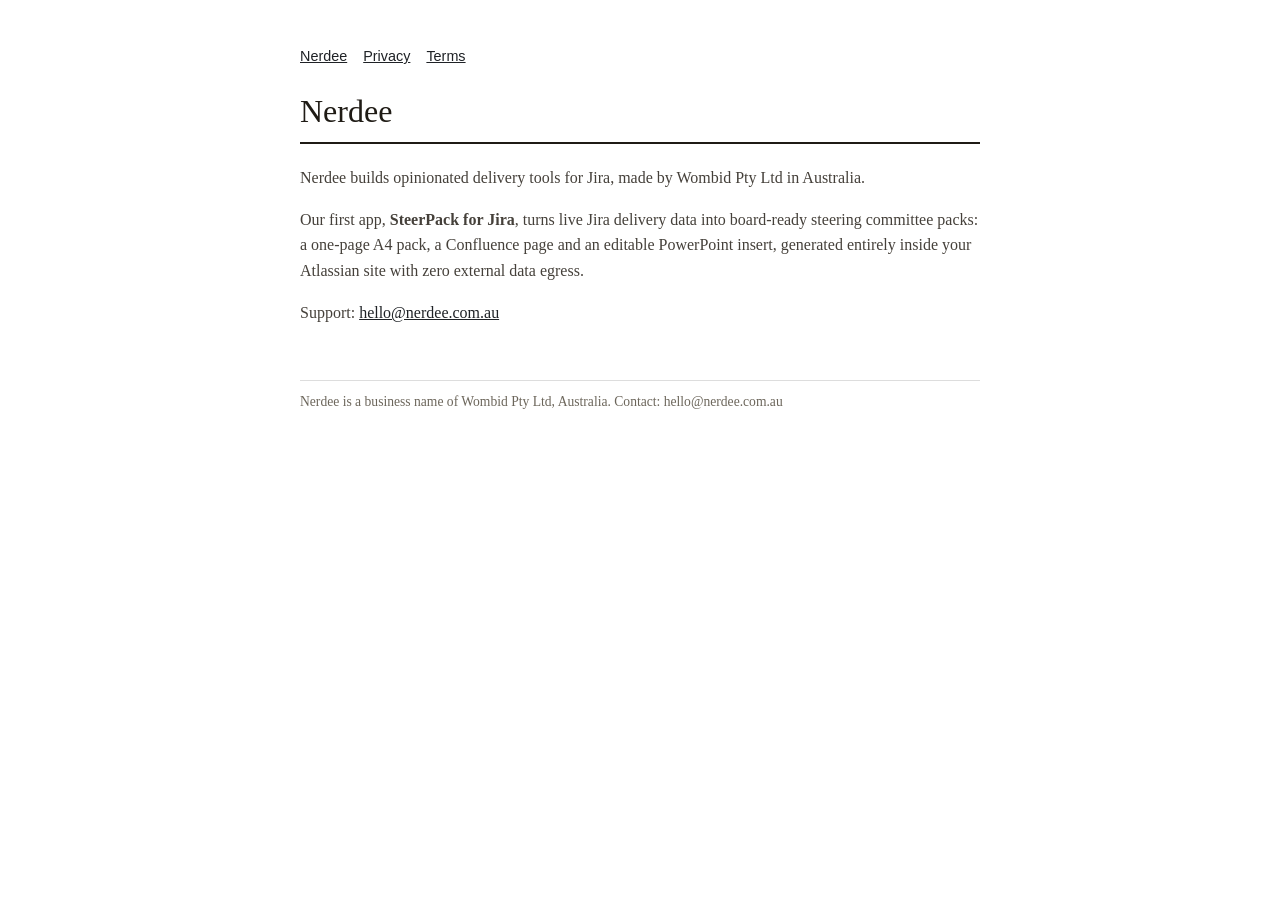
==== public/index.html @ 7af17ec2 "Add wrangler config: serve static assets from public/" ====
<!doctype html><html lang="en-AU"><head><meta charset="utf-8"><meta name="viewport" content="width=device-width,initial-scale=1"><title>Nerdee</title><style>body{margin:0;font-family:Georgia,serif;color:#1f1b15;background:#fff}main{max-width:680px;margin:0 auto;padding:48px 24px}h1{font-weight:400;font-size:2rem;border-bottom:2px solid #1f1b15;padding-bottom:12px}h2{font-weight:400;font-size:1.2rem;margin-top:2em}p,li{line-height:1.6;color:#45403a}a{color:#1f2226}footer{margin-top:4em;padding-top:1em;border-top:1px solid #ddd;font-size:.85rem;color:#6c665b}nav{font-family:"Segoe UI",Arial,sans-serif;font-size:.9rem;margin-bottom:2em}nav a{margin-right:16px}</style></head><body><main><nav><a href="/">Nerdee</a><a href="/privacy.html">Privacy</a><a href="/terms.html">Terms</a></nav><h1>Nerdee</h1><p>Nerdee builds opinionated delivery tools for Jira, made by Wombid Pty Ltd in Australia.</p><p>Our first app, <strong>SteerPack for Jira</strong>, turns live Jira delivery data into board-ready steering committee packs: a one-page A4 pack, a Confluence page and an editable PowerPoint insert, generated entirely inside your Atlassian site with zero external data egress.</p><p>Support: <a href="mailto:hello@nerdee.com.au">hello@nerdee.com.au</a></p><footer>Nerdee is a business name of Wombid Pty Ltd, Australia. Contact: hello@nerdee.com.au</footer></main></body></html>
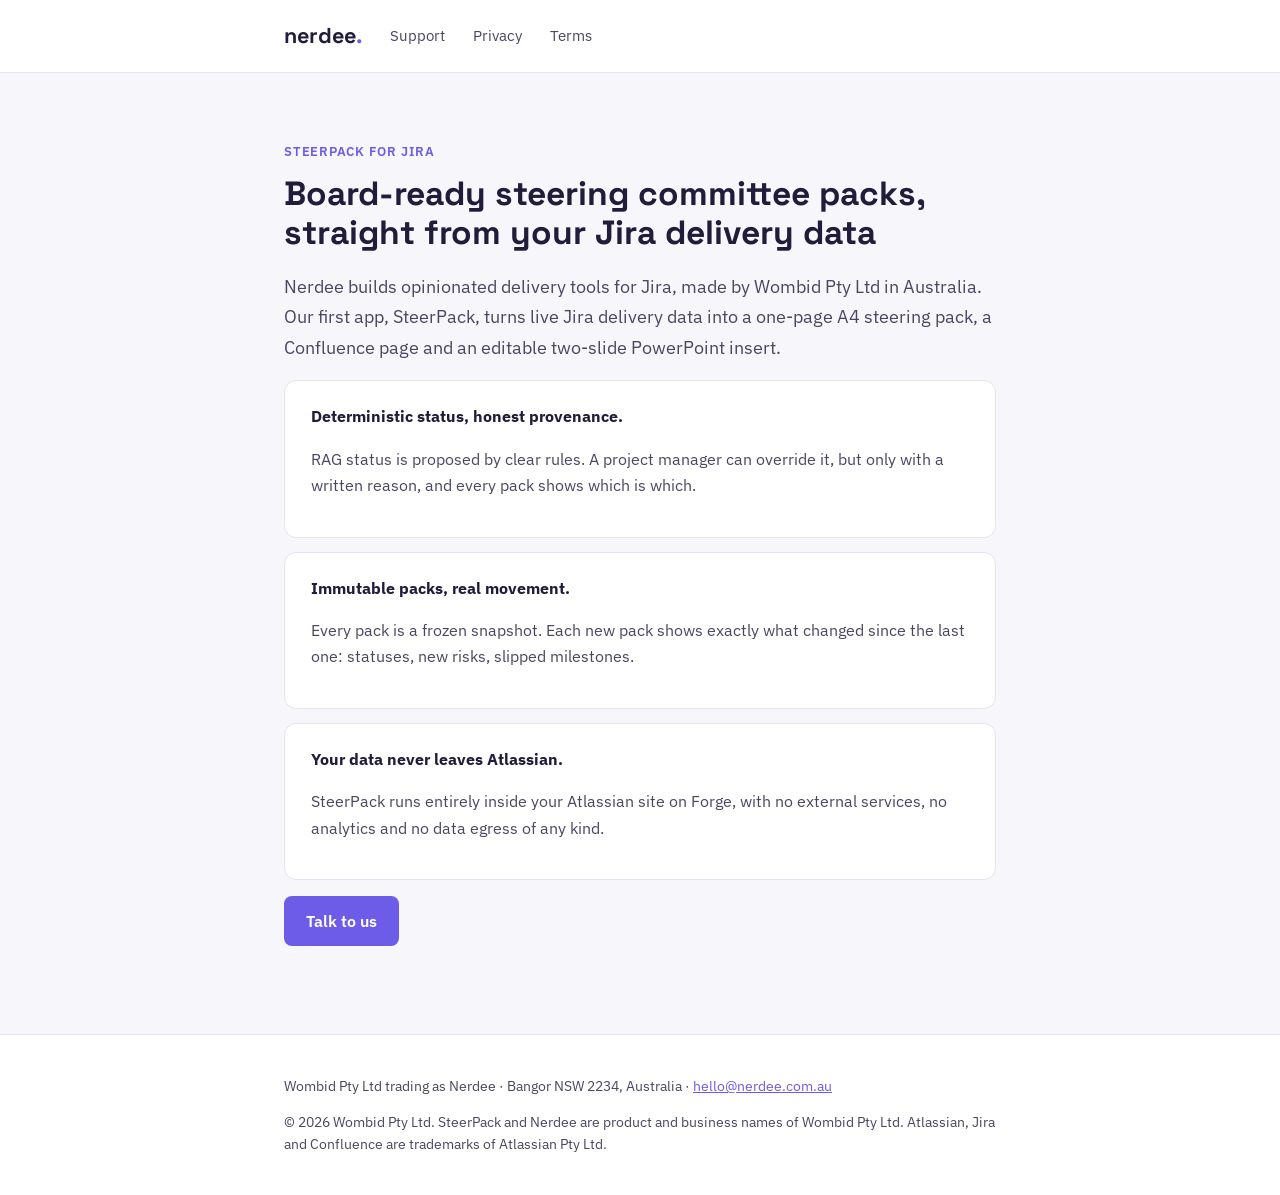
==== commit 9ec59e45: "Redesign site in Nerdee brand; strengthen privacy and terms (dated, APP/NDB, Bonterms alignment)" ====
--- a/public/index.html
+++ b/public/index.html
@@ -1 +1,29 @@
-<!doctype html><html lang="en-AU"><head><meta charset="utf-8"><meta name="viewport" content="width=device-width,initial-scale=1"><title>Nerdee</title><style>body{margin:0;font-family:Georgia,serif;color:#1f1b15;background:#fff}main{max-width:680px;margin:0 auto;padding:48px 24px}h1{font-weight:400;font-size:2rem;border-bottom:2px solid #1f1b15;padding-bottom:12px}h2{font-weight:400;font-size:1.2rem;margin-top:2em}p,li{line-height:1.6;color:#45403a}a{color:#1f2226}footer{margin-top:4em;padding-top:1em;border-top:1px solid #ddd;font-size:.85rem;color:#6c665b}nav{font-family:"Segoe UI",Arial,sans-serif;font-size:.9rem;margin-bottom:2em}nav a{margin-right:16px}</style></head><body><main><nav><a href="/">Nerdee</a><a href="/privacy.html">Privacy</a><a href="/terms.html">Terms</a></nav><h1>Nerdee</h1><p>Nerdee builds opinionated delivery tools for Jira, made by Wombid Pty Ltd in Australia.</p><p>Our first app, <strong>SteerPack for Jira</strong>, turns live Jira delivery data into board-ready steering committee packs: a one-page A4 pack, a Confluence page and an editable PowerPoint insert, generated entirely inside your Atlassian site with zero external data egress.</p><p>Support: <a href="mailto:hello@nerdee.com.au">hello@nerdee.com.au</a></p><footer>Nerdee is a business name of Wombid Pty Ltd, Australia. Contact: hello@nerdee.com.au</footer></main></body></html>
+<!doctype html><html lang="en-AU"><head><meta charset="utf-8"><meta name="viewport" content="width=device-width,initial-scale=1"><title>Nerdee · Board-ready steering packs from Jira</title><link rel="preconnect" href="https://fonts.googleapis.com"><link href="https://fonts.googleapis.com/css2?family=Space+Grotesk:wght@500;700&family=IBM+Plex+Sans:ital,wght@0,400;0,600;1,400&display=swap" rel="stylesheet"><style>
+:root{--ink:#211c3a;--primary:#6d5ce8;--ground:#f7f6fb;--lav:#e6e3f2;--muted:#8f8ba3;--soft:#4a4660}
+*{box-sizing:border-box}body{margin:0;font-family:'IBM Plex Sans',system-ui,sans-serif;color:var(--ink);background:var(--ground);line-height:1.65}
+header{background:#fff;border-bottom:1px solid var(--lav)}
+.wrap{max-width:760px;margin:0 auto;padding:0 24px}
+nav{display:flex;align-items:center;gap:28px;padding:18px 0}
+.logo{font-family:'Space Grotesk',sans-serif;font-weight:700;font-size:1.35rem;color:var(--ink);text-decoration:none}
+.logo span{color:var(--primary)}
+nav a{color:var(--soft);text-decoration:none;font-size:.95rem}nav a:hover{color:var(--primary)}
+main{padding:56px 0 72px}
+h1{font-family:'Space Grotesk',sans-serif;font-size:2.1rem;line-height:1.15;margin:0 0 18px}
+h2{font-family:'Space Grotesk',sans-serif;font-size:1.25rem;margin:2.2em 0 .5em}
+p,li{color:var(--soft)}strong{color:var(--ink)}
+.lede{font-size:1.15rem}
+.card{background:#fff;border:1px solid var(--lav);border-radius:12px;padding:22px 26px;margin:14px 0}
+.eyebrow{color:var(--primary);font-weight:600;letter-spacing:.06em;text-transform:uppercase;font-size:.8rem}
+a{color:var(--primary)}
+.btn{display:inline-block;background:var(--primary);color:#fff;text-decoration:none;padding:12px 22px;border-radius:8px;font-weight:600}
+footer{border-top:1px solid var(--lav);background:#fff;padding:26px 0;font-size:.85rem;color:var(--muted)}
+.meta{color:var(--muted);font-size:.9rem}
+</style></head><body><header><div class="wrap"><nav><a class="logo" href="/">nerdee<span>.</span></a><a href="/support.html">Support</a><a href="/privacy.html">Privacy</a><a href="/terms.html">Terms</a></nav></div></header><main><div class="wrap">
+<p class="eyebrow">SteerPack for Jira</p>
+<h1>Board-ready steering committee packs, straight from your Jira delivery data</h1>
+<p class="lede">Nerdee builds opinionated delivery tools for Jira, made by Wombid Pty Ltd in Australia. Our first app, SteerPack, turns live Jira delivery data into a one-page A4 steering pack, a Confluence page and an editable two-slide PowerPoint insert.</p>
+<div class="card"><strong>Deterministic status, honest provenance.</strong><p>RAG status is proposed by clear rules. A project manager can override it, but only with a written reason, and every pack shows which is which.</p></div>
+<div class="card"><strong>Immutable packs, real movement.</strong><p>Every pack is a frozen snapshot. Each new pack shows exactly what changed since the last one: statuses, new risks, slipped milestones.</p></div>
+<div class="card"><strong>Your data never leaves Atlassian.</strong><p>SteerPack runs entirely inside your Atlassian site on Forge, with no external services, no analytics and no data egress of any kind.</p></div>
+<p><a class="btn" href="mailto:hello@nerdee.com.au">Talk to us</a></p>
+</div></main><footer><div class="wrap"><p>Wombid Pty Ltd trading as Nerdee · Bangor NSW 2234, Australia · <a href="mailto:hello@nerdee.com.au">hello@nerdee.com.au</a></p><p>© 2026 Wombid Pty Ltd. SteerPack and Nerdee are product and business names of Wombid Pty Ltd. Atlassian, Jira and Confluence are trademarks of Atlassian Pty Ltd.</p></div></footer></body></html>
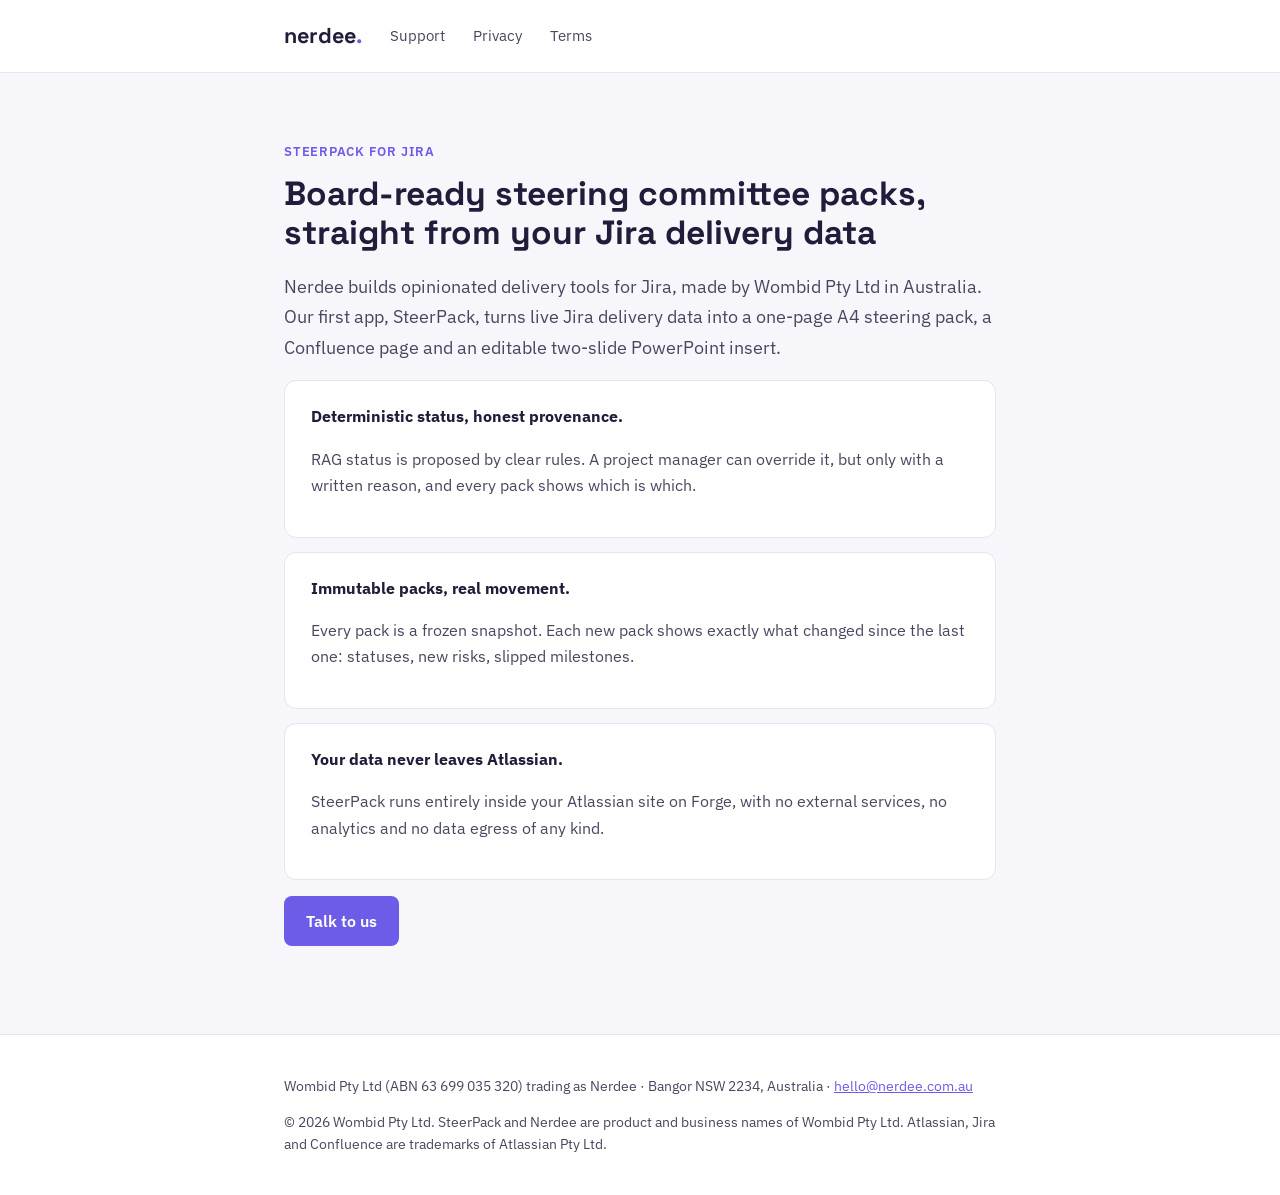
==== commit 0b2b2373: "Add Wombid ABN to site footer" ====
--- a/public/index.html
+++ b/public/index.html
@@ -26,4 +26,4 @@
 <div class="card"><strong>Immutable packs, real movement.</strong><p>Every pack is a frozen snapshot. Each new pack shows exactly what changed since the last one: statuses, new risks, slipped milestones.</p></div>
 <div class="card"><strong>Your data never leaves Atlassian.</strong><p>SteerPack runs entirely inside your Atlassian site on Forge, with no external services, no analytics and no data egress of any kind.</p></div>
 <p><a class="btn" href="mailto:hello@nerdee.com.au">Talk to us</a></p>
-</div></main><footer><div class="wrap"><p>Wombid Pty Ltd trading as Nerdee · Bangor NSW 2234, Australia · <a href="mailto:hello@nerdee.com.au">hello@nerdee.com.au</a></p><p>© 2026 Wombid Pty Ltd. SteerPack and Nerdee are product and business names of Wombid Pty Ltd. Atlassian, Jira and Confluence are trademarks of Atlassian Pty Ltd.</p></div></footer></body></html>+</div></main><footer><div class="wrap"><p>Wombid Pty Ltd (ABN 63 699 035 320) trading as Nerdee · Bangor NSW 2234, Australia · <a href="mailto:hello@nerdee.com.au">hello@nerdee.com.au</a></p><p>© 2026 Wombid Pty Ltd. SteerPack and Nerdee are product and business names of Wombid Pty Ltd. Atlassian, Jira and Confluence are trademarks of Atlassian Pty Ltd.</p></div></footer></body></html>
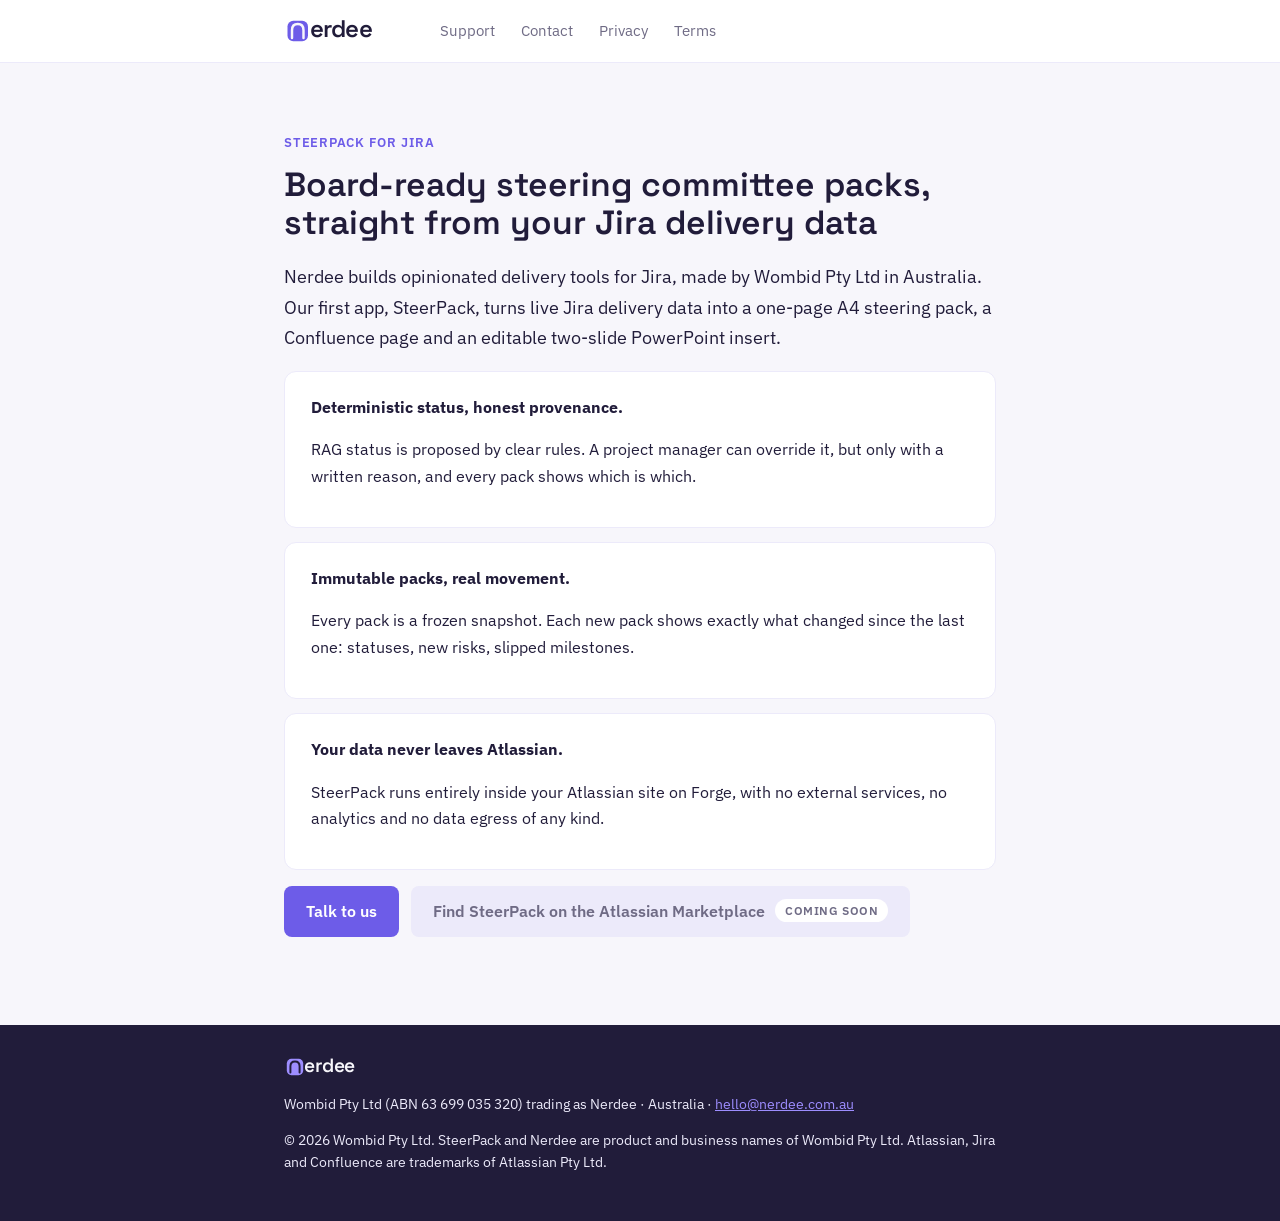
==== commit ec4d3e17: "Fix footer text invisible against the dark footer Co-Authored-By: Claude Fable 5 <noreply@anthropic." ====
--- a/public/index.html
+++ b/public/index.html
@@ -1,29 +1,33 @@
-<!doctype html><html lang="en-AU"><head><meta charset="utf-8"><meta name="viewport" content="width=device-width,initial-scale=1"><title>Nerdee · Board-ready steering packs from Jira</title><link rel="preconnect" href="https://fonts.googleapis.com"><link href="https://fonts.googleapis.com/css2?family=Space+Grotesk:wght@500;700&family=IBM+Plex+Sans:ital,wght@0,400;0,600;1,400&display=swap" rel="stylesheet"><style>
-:root{--ink:#211c3a;--primary:#6d5ce8;--ground:#f7f6fb;--lav:#e6e3f2;--muted:#8f8ba3;--soft:#4a4660}
-*{box-sizing:border-box}body{margin:0;font-family:'IBM Plex Sans',system-ui,sans-serif;color:var(--ink);background:var(--ground);line-height:1.65}
+<!doctype html><html lang="en-AU"><head><meta charset="utf-8"><meta name="viewport" content="width=device-width,initial-scale=1"><title>Nerdee · Board-ready steering packs from Jira</title><link rel="icon" href="/nerdee-icon.svg" type="image/svg+xml"><link rel="apple-touch-icon" href="/nerdee-icon-256.png"><link rel="preconnect" href="https://fonts.googleapis.com"><link href="https://fonts.googleapis.com/css2?family=Space+Grotesk:wght@500;600;700&family=IBM+Plex+Sans:ital,wght@0,400;0,600;1,400&display=swap" rel="stylesheet"><style>
+:root{--ink:#211c3a;--primary:#6d5ce8;--bright:#9d8dff;--paper:#f7f6fb;--lav:#eceafa;--graphite:#6f6b85}
+*{box-sizing:border-box}body{margin:0;font-family:'IBM Plex Sans',system-ui,sans-serif;color:var(--ink);background:var(--paper);line-height:1.65}
 header{background:#fff;border-bottom:1px solid var(--lav)}
 .wrap{max-width:760px;margin:0 auto;padding:0 24px}
-nav{display:flex;align-items:center;gap:28px;padding:18px 0}
-.logo{font-family:'Space Grotesk',sans-serif;font-weight:700;font-size:1.35rem;color:var(--ink);text-decoration:none}
-.logo span{color:var(--primary)}
-nav a{color:var(--soft);text-decoration:none;font-size:.95rem}nav a:hover{color:var(--primary)}
+nav{display:flex;align-items:center;gap:26px;padding:16px 0;flex-wrap:wrap}
+.logo{display:inline-flex;align-items:center;text-decoration:none}
+.logo svg{height:30px;width:auto;display:block}
+nav a{color:var(--graphite);text-decoration:none;font-size:.95rem}nav a:hover{color:var(--primary)}
 main{padding:56px 0 72px}
-h1{font-family:'Space Grotesk',sans-serif;font-size:2.1rem;line-height:1.15;margin:0 0 18px}
-h2{font-family:'Space Grotesk',sans-serif;font-size:1.25rem;margin:2.2em 0 .5em}
-p,li{color:var(--soft)}strong{color:var(--ink)}
+h1{font-family:'Space Grotesk',sans-serif;font-weight:600;font-size:2.1rem;line-height:1.15;margin:0 0 18px}
+h2{font-family:'Space Grotesk',sans-serif;font-weight:600;font-size:1.25rem;margin:2.2em 0 .5em}
+p,li{color:var(--ink)}strong{color:var(--ink)}
 .lede{font-size:1.15rem}
 .card{background:#fff;border:1px solid var(--lav);border-radius:12px;padding:22px 26px;margin:14px 0}
 .eyebrow{color:var(--primary);font-weight:600;letter-spacing:.06em;text-transform:uppercase;font-size:.8rem}
 a{color:var(--primary)}
 .btn{display:inline-block;background:var(--primary);color:#fff;text-decoration:none;padding:12px 22px;border-radius:8px;font-weight:600}
-footer{border-top:1px solid var(--lav);background:#fff;padding:26px 0;font-size:.85rem;color:var(--muted)}
-.meta{color:var(--muted);font-size:.9rem}
-</style></head><body><header><div class="wrap"><nav><a class="logo" href="/">nerdee<span>.</span></a><a href="/support.html">Support</a><a href="/privacy.html">Privacy</a><a href="/terms.html">Terms</a></nav></div></header><main><div class="wrap">
+.btn-soon{display:inline-block;background:var(--lav);color:var(--graphite);padding:12px 22px;border-radius:8px;font-weight:600;cursor:not-allowed}
+.soon-tag{display:inline-block;background:#fff;color:var(--graphite);border-radius:99px;padding:2px 10px;font-size:.72rem;font-weight:600;letter-spacing:.05em;text-transform:uppercase;vertical-align:2px;margin-left:10px}
+footer{background:var(--ink);color:var(--lav);padding:30px 0 34px;font-size:.85rem}
+footer p{color:var(--lav)}footer a{color:var(--bright)}
+footer svg{height:24px;width:auto;display:block;margin:0 0 14px}
+.meta{color:var(--graphite);font-size:.9rem}
+</style></head><body><header><div class="wrap"><nav><a class="logo" href="/" aria-label="nerdee home"><svg xmlns="http://www.w3.org/2000/svg" viewBox="0 0 520 120" role="img" aria-label="nerdee"><g transform="translate(14,19)"><rect width="82" height="82" rx="22.96" fill="#6d5ce8"></rect><g transform="scale(0.82)"><path d="M22 84 V46 Q22 16 50 16 Q78 16 78 46 V84" fill="none" stroke="#f7f6fb" stroke-width="12" stroke-linecap="round" stroke-linejoin="round"></path></g></g><text x="102" y="60" dominant-baseline="middle" font-family="'Space Grotesk',sans-serif" font-size="96" font-weight="600" letter-spacing="-3" fill="#211c3a">erdee</text></svg></a><a href="/support.html">Support</a><a href="/contact.html">Contact</a><a href="/privacy.html">Privacy</a><a href="/terms.html">Terms</a></nav></div></header><main><div class="wrap">
 <p class="eyebrow">SteerPack for Jira</p>
 <h1>Board-ready steering committee packs, straight from your Jira delivery data</h1>
 <p class="lede">Nerdee builds opinionated delivery tools for Jira, made by Wombid Pty Ltd in Australia. Our first app, SteerPack, turns live Jira delivery data into a one-page A4 steering pack, a Confluence page and an editable two-slide PowerPoint insert.</p>
 <div class="card"><strong>Deterministic status, honest provenance.</strong><p>RAG status is proposed by clear rules. A project manager can override it, but only with a written reason, and every pack shows which is which.</p></div>
 <div class="card"><strong>Immutable packs, real movement.</strong><p>Every pack is a frozen snapshot. Each new pack shows exactly what changed since the last one: statuses, new risks, slipped milestones.</p></div>
 <div class="card"><strong>Your data never leaves Atlassian.</strong><p>SteerPack runs entirely inside your Atlassian site on Forge, with no external services, no analytics and no data egress of any kind.</p></div>
-<p><a class="btn" href="mailto:hello@nerdee.com.au">Talk to us</a></p>
-</div></main><footer><div class="wrap"><p>Wombid Pty Ltd (ABN 63 699 035 320) trading as Nerdee · Bangor NSW 2234, Australia · <a href="mailto:hello@nerdee.com.au">hello@nerdee.com.au</a></p><p>© 2026 Wombid Pty Ltd. SteerPack and Nerdee are product and business names of Wombid Pty Ltd. Atlassian, Jira and Confluence are trademarks of Atlassian Pty Ltd.</p></div></footer></body></html>+<p><a class="btn" href="mailto:hello@nerdee.com.au">Talk to us</a> &nbsp; <span class="btn-soon" aria-disabled="true" title="Coming soon">Find SteerPack on the Atlassian Marketplace<span class="soon-tag">Coming soon</span></span></p>
+</div></main><footer><div class="wrap"><svg xmlns="http://www.w3.org/2000/svg" viewBox="0 0 520 120" role="img" aria-label="nerdee"><g transform="translate(14,19)"><rect width="82" height="82" rx="22.96" fill="#9d8dff"></rect><g transform="scale(0.82)"><path d="M22 84 V46 Q22 16 50 16 Q78 16 78 46 V84" fill="none" stroke="#211c3a" stroke-width="12" stroke-linecap="round" stroke-linejoin="round"></path></g></g><text x="102" y="60" dominant-baseline="middle" font-family="'Space Grotesk',sans-serif" font-size="96" font-weight="600" letter-spacing="-3" fill="#f7f6fb">erdee</text></svg><p>Wombid Pty Ltd (ABN 63 699 035 320) trading as Nerdee · Australia · <a href="mailto:hello@nerdee.com.au">hello@nerdee.com.au</a></p><p>© 2026 Wombid Pty Ltd. SteerPack and Nerdee are product and business names of Wombid Pty Ltd. Atlassian, Jira and Confluence are trademarks of Atlassian Pty Ltd.</p></div></footer></body></html>
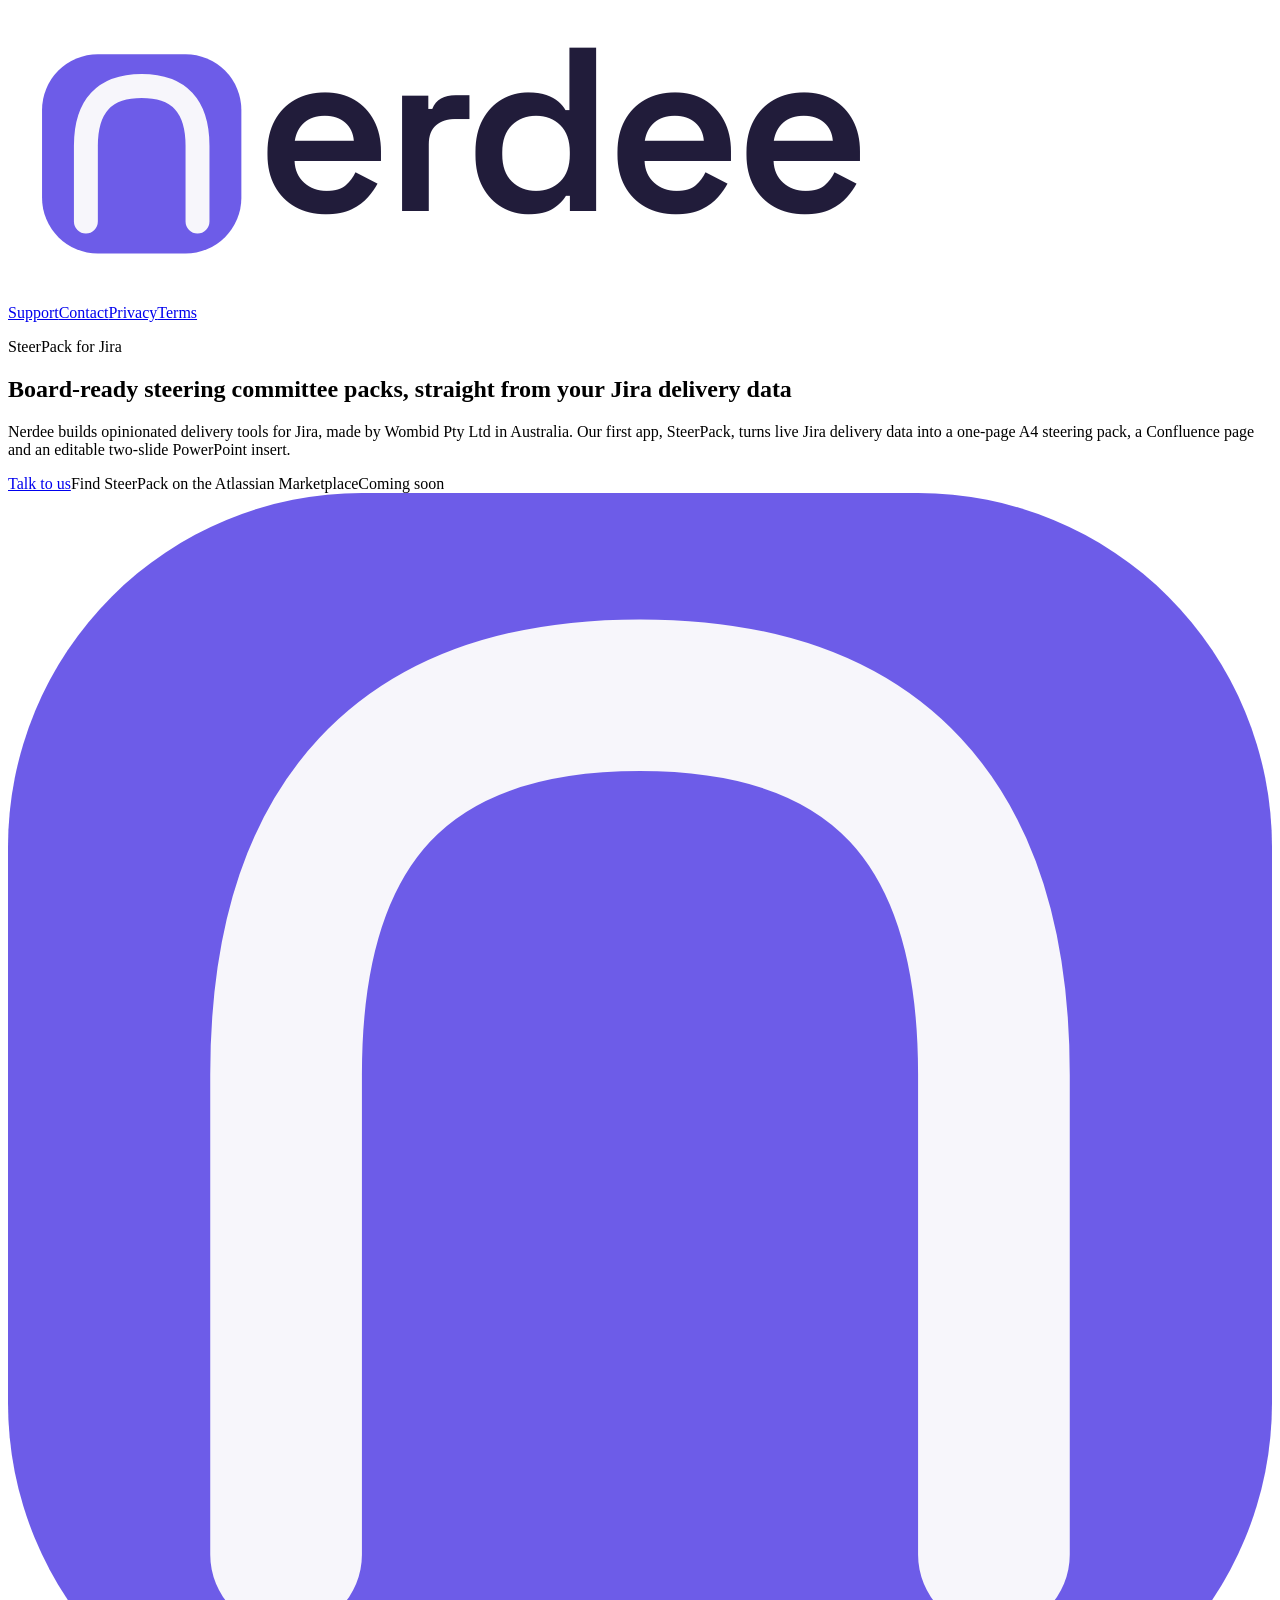
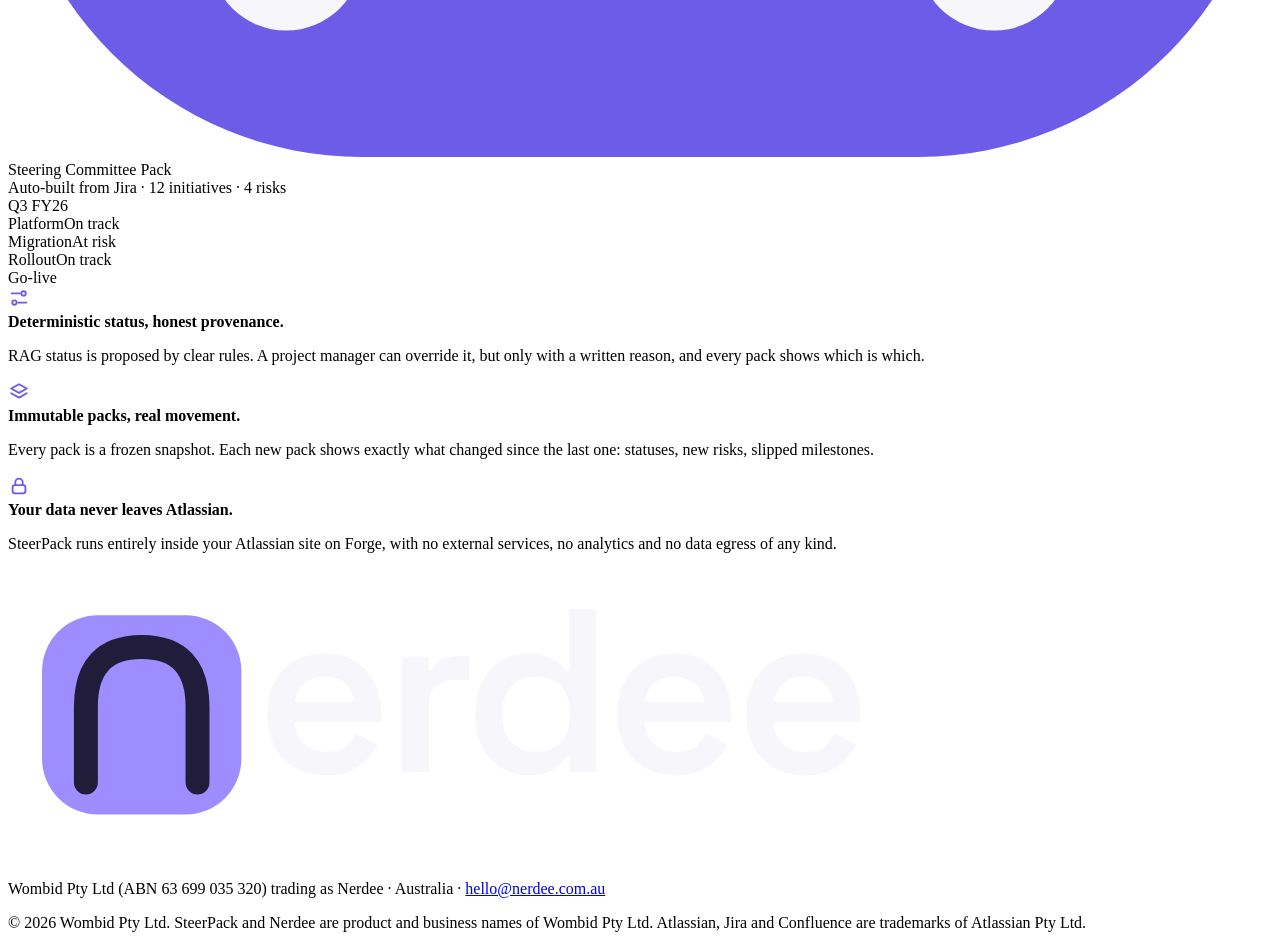
==== commit 16b0bfcb: "Beautify overhaul on the brand kit: hero with pack illustration, shared stylesheet - Shared nerdee.c" ====
--- a/public/index.html
+++ b/public/index.html
@@ -1,33 +1,24 @@
-<!doctype html><html lang="en-AU"><head><meta charset="utf-8"><meta name="viewport" content="width=device-width,initial-scale=1"><title>Nerdee · Board-ready steering packs from Jira</title><link rel="icon" href="/nerdee-icon.svg" type="image/svg+xml"><link rel="apple-touch-icon" href="/nerdee-icon-256.png"><link rel="preconnect" href="https://fonts.googleapis.com"><link href="https://fonts.googleapis.com/css2?family=Space+Grotesk:wght@500;600;700&family=IBM+Plex+Sans:ital,wght@0,400;0,600;1,400&display=swap" rel="stylesheet"><style>
-:root{--ink:#211c3a;--primary:#6d5ce8;--bright:#9d8dff;--paper:#f7f6fb;--lav:#eceafa;--graphite:#6f6b85}
-*{box-sizing:border-box}body{margin:0;font-family:'IBM Plex Sans',system-ui,sans-serif;color:var(--ink);background:var(--paper);line-height:1.65}
-header{background:#fff;border-bottom:1px solid var(--lav)}
-.wrap{max-width:760px;margin:0 auto;padding:0 24px}
-nav{display:flex;align-items:center;gap:26px;padding:16px 0;flex-wrap:wrap}
-.logo{display:inline-flex;align-items:center;text-decoration:none}
-.logo svg{height:30px;width:auto;display:block}
-nav a{color:var(--graphite);text-decoration:none;font-size:.95rem}nav a:hover{color:var(--primary)}
-main{padding:56px 0 72px}
-h1{font-family:'Space Grotesk',sans-serif;font-weight:600;font-size:2.1rem;line-height:1.15;margin:0 0 18px}
-h2{font-family:'Space Grotesk',sans-serif;font-weight:600;font-size:1.25rem;margin:2.2em 0 .5em}
-p,li{color:var(--ink)}strong{color:var(--ink)}
-.lede{font-size:1.15rem}
-.card{background:#fff;border:1px solid var(--lav);border-radius:12px;padding:22px 26px;margin:14px 0}
-.eyebrow{color:var(--primary);font-weight:600;letter-spacing:.06em;text-transform:uppercase;font-size:.8rem}
-a{color:var(--primary)}
-.btn{display:inline-block;background:var(--primary);color:#fff;text-decoration:none;padding:12px 22px;border-radius:8px;font-weight:600}
-.btn-soon{display:inline-block;background:var(--lav);color:var(--graphite);padding:12px 22px;border-radius:8px;font-weight:600;cursor:not-allowed}
-.soon-tag{display:inline-block;background:#fff;color:var(--graphite);border-radius:99px;padding:2px 10px;font-size:.72rem;font-weight:600;letter-spacing:.05em;text-transform:uppercase;vertical-align:2px;margin-left:10px}
-footer{background:var(--ink);color:var(--lav);padding:30px 0 34px;font-size:.85rem}
-footer p{color:var(--lav)}footer a{color:var(--bright)}
-footer svg{height:24px;width:auto;display:block;margin:0 0 14px}
-.meta{color:var(--graphite);font-size:.9rem}
-</style></head><body><header><div class="wrap"><nav><a class="logo" href="/" aria-label="nerdee home"><svg xmlns="http://www.w3.org/2000/svg" viewBox="0 0 520 120" role="img" aria-label="nerdee"><g transform="translate(14,19)"><rect width="82" height="82" rx="22.96" fill="#6d5ce8"></rect><g transform="scale(0.82)"><path d="M22 84 V46 Q22 16 50 16 Q78 16 78 46 V84" fill="none" stroke="#f7f6fb" stroke-width="12" stroke-linecap="round" stroke-linejoin="round"></path></g></g><text x="102" y="60" dominant-baseline="middle" font-family="'Space Grotesk',sans-serif" font-size="96" font-weight="600" letter-spacing="-3" fill="#211c3a">erdee</text></svg></a><a href="/support.html">Support</a><a href="/contact.html">Contact</a><a href="/privacy.html">Privacy</a><a href="/terms.html">Terms</a></nav></div></header><main><div class="wrap">
+<!doctype html><html lang="en-AU"><head><meta charset="utf-8"><meta name="viewport" content="width=device-width,initial-scale=1"><title>Nerdee · Board-ready steering packs from Jira</title><link rel="icon" href="/nerdee-icon.svg" type="image/svg+xml"><link rel="apple-touch-icon" href="/nerdee-icon-256.png"><link rel="preconnect" href="https://fonts.googleapis.com"><link href="https://fonts.googleapis.com/css2?family=Space+Grotesk:wght@500;600;700&family=IBM+Plex+Sans:ital,wght@0,400;0,600;1,400&family=JetBrains+Mono:wght@500;600&display=swap" rel="stylesheet"><link rel="stylesheet" href="/nerdee.css"></head><body><header><div class="wrap"><nav><a class="logo" href="/" aria-label="nerdee home"><svg xmlns="http://www.w3.org/2000/svg" viewBox="0 0 520 120" role="img" aria-label="nerdee"><g transform="translate(14,19)"><rect width="82" height="82" rx="22.96" fill="#6d5ce8"></rect><g transform="scale(0.82)"><path d="M22 84 V46 Q22 16 50 16 Q78 16 78 46 V84" fill="none" stroke="#f7f6fb" stroke-width="12" stroke-linecap="round" stroke-linejoin="round"></path></g></g><text x="102" y="60" dominant-baseline="middle" font-family="'Space Grotesk',sans-serif" font-size="96" font-weight="600" letter-spacing="-3" fill="#211c3a">erdee</text></svg></a><a href="/support.html">Support</a><a href="/contact.html">Contact</a><a href="/privacy.html">Privacy</a><a href="/terms.html">Terms</a></nav></div></header><main><div class="wrap">
+<section class="hero">
+<div class="hero-copy">
 <p class="eyebrow">SteerPack for Jira</p>
 <h1>Board-ready steering committee packs, straight from your Jira delivery data</h1>
 <p class="lede">Nerdee builds opinionated delivery tools for Jira, made by Wombid Pty Ltd in Australia. Our first app, SteerPack, turns live Jira delivery data into a one-page A4 steering pack, a Confluence page and an editable two-slide PowerPoint insert.</p>
-<div class="card"><strong>Deterministic status, honest provenance.</strong><p>RAG status is proposed by clear rules. A project manager can override it, but only with a written reason, and every pack shows which is which.</p></div>
-<div class="card"><strong>Immutable packs, real movement.</strong><p>Every pack is a frozen snapshot. Each new pack shows exactly what changed since the last one: statuses, new risks, slipped milestones.</p></div>
-<div class="card"><strong>Your data never leaves Atlassian.</strong><p>SteerPack runs entirely inside your Atlassian site on Forge, with no external services, no analytics and no data egress of any kind.</p></div>
-<p><a class="btn" href="mailto:hello@nerdee.com.au">Talk to us</a> &nbsp; <span class="btn-soon" aria-disabled="true" title="Coming soon">Find SteerPack on the Atlassian Marketplace<span class="soon-tag">Coming soon</span></span></p>
+<div class="cta-row"><a class="btn" href="mailto:hello@nerdee.com.au">Talk to us</a><span class="btn-soon" aria-disabled="true" title="Coming soon">Find SteerPack on the Atlassian Marketplace<span class="soon-tag">Coming soon</span></span></div>
+</div>
+<div class="pack-stage" aria-hidden="true">
+<div class="pack">
+<div class="pack-head"><svg xmlns="http://www.w3.org/2000/svg" viewBox="0 0 100 100"><rect width="100" height="100" rx="28" fill="#6d5ce8"></rect><path d="M22 84 V46 Q22 16 50 16 Q78 16 78 46 V84" fill="none" stroke="#f7f6fb" stroke-width="12" stroke-linecap="round" stroke-linejoin="round"></path></svg><div><div class="pack-title">Steering Committee Pack</div><div class="pack-sub">Auto-built from Jira · 12 initiatives · 4 risks</div></div><span class="pack-tag">Q3 FY26</span></div>
+<div class="pack-row"><span class="rag rag-g"></span><span class="pack-name">Platform</span><span class="pack-bar"><span class="pack-fill" style="width:78%"></span></span><span class="pack-status">On track</span></div>
+<div class="pack-row"><span class="rag rag-a"></span><span class="pack-name">Migration</span><span class="pack-bar"><span class="pack-fill" style="width:52%"></span></span><span class="pack-status">At risk</span></div>
+<div class="pack-row"><span class="rag rag-g"></span><span class="pack-name">Rollout</span><span class="pack-bar"><span class="pack-fill" style="width:33%"></span></span><span class="pack-status">On track</span></div>
+<div class="pack-mile"><span class="pack-dia"></span><span class="pack-line"></span><span class="pack-dia"></span><span class="pack-line"></span><span class="pack-dia hollow"></span><span class="pack-mile-label">Go-live</span></div>
+</div>
+</div>
+</section>
+<section class="features">
+<div class="card"><div class="ficon"><svg width="22" height="22" viewBox="0 0 24 24" fill="none" stroke="#6d5ce8" stroke-width="2" stroke-linecap="round"><path d="M4 7h9"></path><circle cx="17" cy="7" r="2.4"></circle><path d="M20 17h-9"></path><circle cx="7" cy="17" r="2.4"></circle></svg></div><strong>Deterministic status, honest provenance.</strong><p>RAG status is proposed by clear rules. A project manager can override it, but only with a written reason, and every pack shows which is which.</p></div>
+<div class="card"><div class="ficon"><svg width="22" height="22" viewBox="0 0 24 24" fill="none" stroke="#6d5ce8" stroke-width="2" stroke-linecap="round" stroke-linejoin="round"><path d="M12 3.5l8.5 4.7L12 12.9 3.5 8.2 12 3.5z"></path><path d="M3.5 13.4l8.5 4.7 8.5-4.7"></path></svg></div><strong>Immutable packs, real movement.</strong><p>Every pack is a frozen snapshot. Each new pack shows exactly what changed since the last one: statuses, new risks, slipped milestones.</p></div>
+<div class="card"><div class="ficon"><svg width="22" height="22" viewBox="0 0 24 24" fill="none" stroke="#6d5ce8" stroke-width="2" stroke-linecap="round" stroke-linejoin="round"><rect x="5" y="11" width="14" height="9" rx="2.5"></rect><path d="M8 11V8a4 4 0 0 1 8 0v3"></path></svg></div><strong>Your data never leaves Atlassian.</strong><p>SteerPack runs entirely inside your Atlassian site on Forge, with no external services, no analytics and no data egress of any kind.</p></div>
+</section>
 </div></main><footer><div class="wrap"><svg xmlns="http://www.w3.org/2000/svg" viewBox="0 0 520 120" role="img" aria-label="nerdee"><g transform="translate(14,19)"><rect width="82" height="82" rx="22.96" fill="#9d8dff"></rect><g transform="scale(0.82)"><path d="M22 84 V46 Q22 16 50 16 Q78 16 78 46 V84" fill="none" stroke="#211c3a" stroke-width="12" stroke-linecap="round" stroke-linejoin="round"></path></g></g><text x="102" y="60" dominant-baseline="middle" font-family="'Space Grotesk',sans-serif" font-size="96" font-weight="600" letter-spacing="-3" fill="#f7f6fb">erdee</text></svg><p>Wombid Pty Ltd (ABN 63 699 035 320) trading as Nerdee · Australia · <a href="mailto:hello@nerdee.com.au">hello@nerdee.com.au</a></p><p>© 2026 Wombid Pty Ltd. SteerPack and Nerdee are product and business names of Wombid Pty Ltd. Atlassian, Jira and Confluence are trademarks of Atlassian Pty Ltd.</p></div></footer></body></html>
